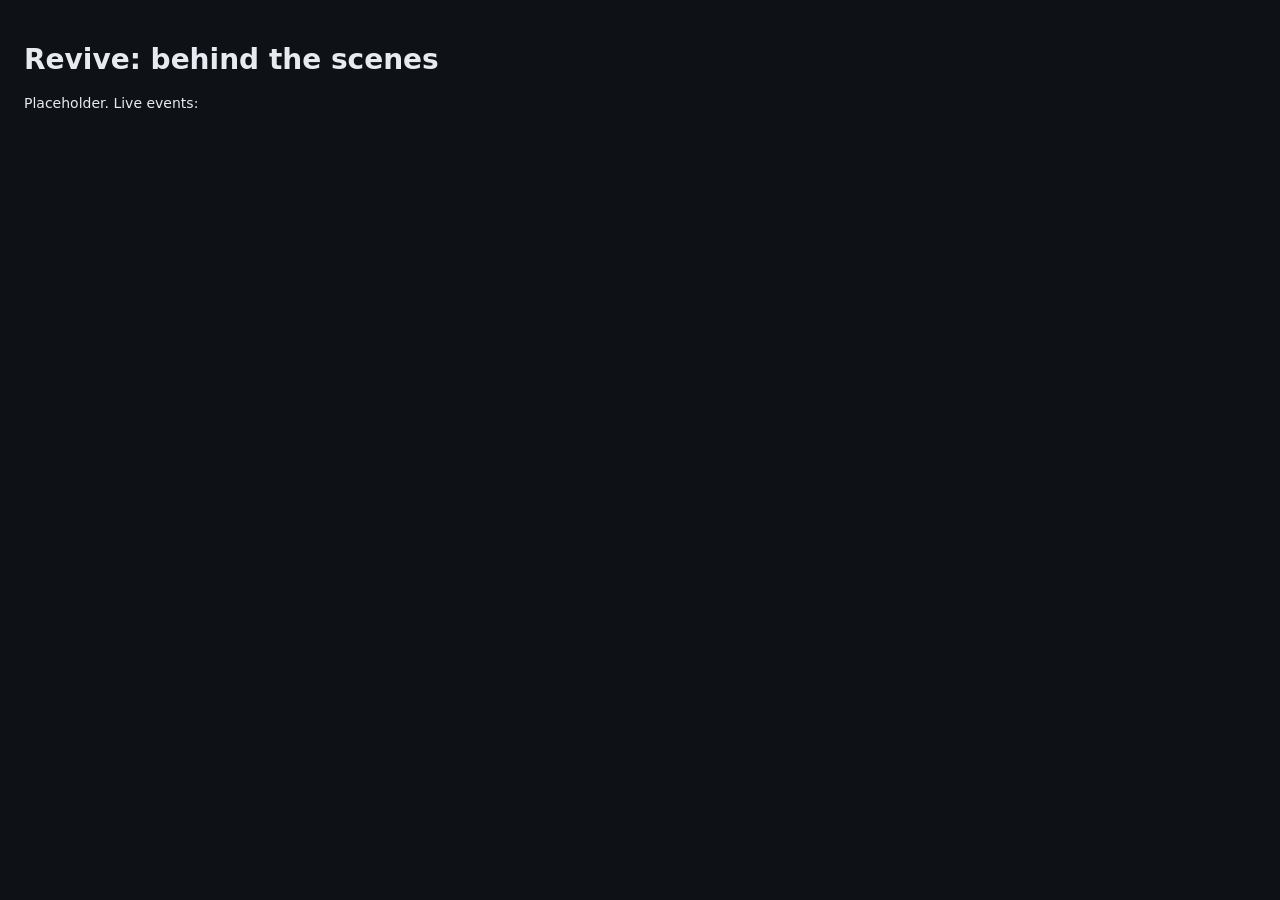
==== web/judge/index.html @ d180e3e4 "Contract stubs: shared event log, fake body state, server skeleton" ====
<!doctype html><meta charset="utf-8"><title>Revive · judge view (placeholder)</title>
<body style="font:14px system-ui;background:#0e1116;color:#e7eaf0;padding:16px">
<h1>Revive: behind the scenes</h1><p>Placeholder. Live events:</p><pre id="log"></pre>
<script>
const log=document.getElementById("log");
new EventSource("/stream").onmessage=e=>{log.textContent=e.data+"\n"+log.textContent;};
</script></body>
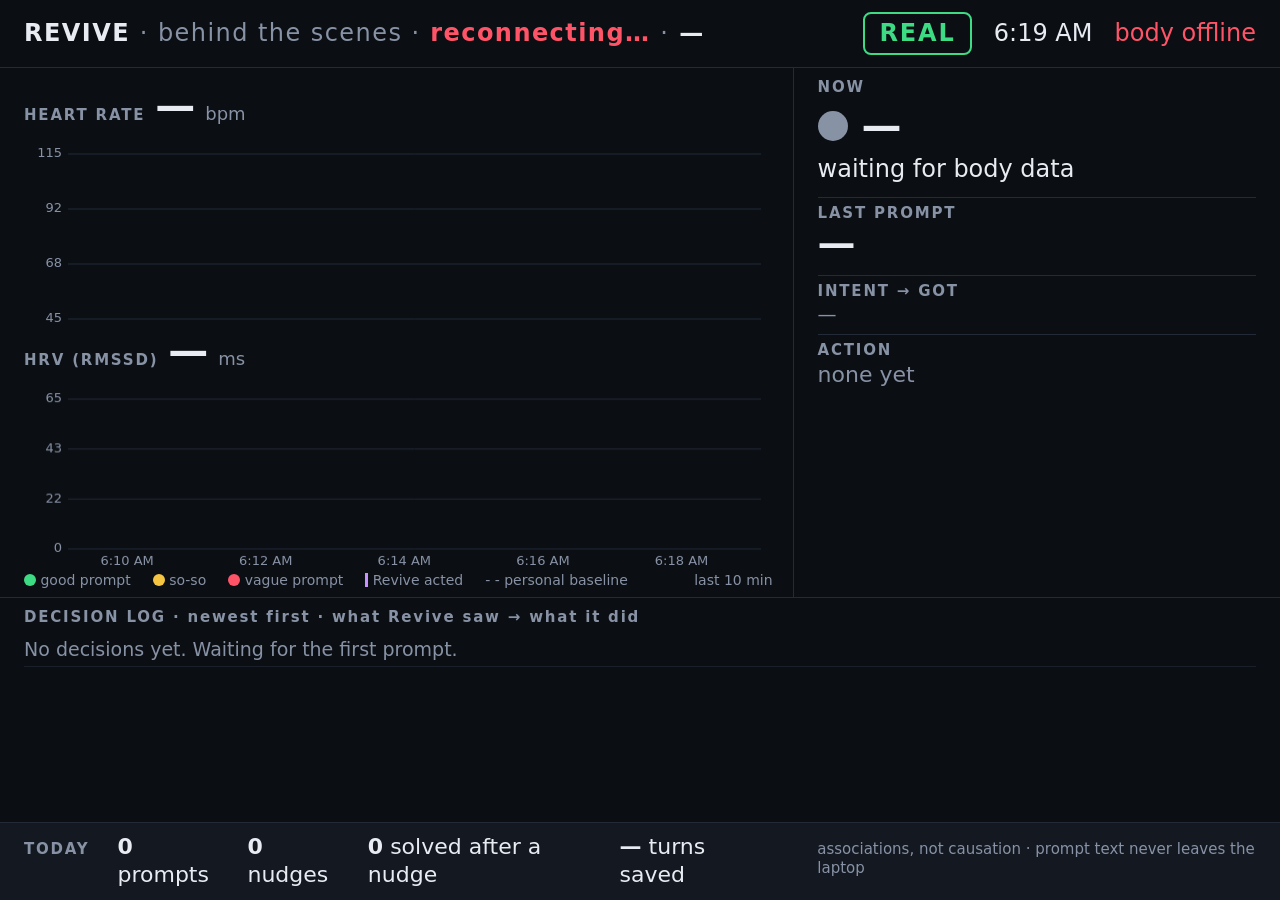
==== commit 73ce1edd: "Judge view (live strain, scores, actions, decision log, DEMO DATA badge) + fake event replayer" ====
--- a/web/judge/index.html
+++ b/web/judge/index.html
@@ -1,7 +1,86 @@
-<!doctype html><meta charset="utf-8"><title>Revive · judge view (placeholder)</title>
-<body style="font:14px system-ui;background:#0e1116;color:#e7eaf0;padding:16px">
-<h1>Revive: behind the scenes</h1><p>Placeholder. Live events:</p><pre id="log"></pre>
-<script>
-const log=document.getElementById("log");
-new EventSource("/stream").onmessage=e=>{log.textContent=e.data+"\n"+log.textContent;};
-</script></body>
+<!doctype html>
+<html lang="en">
+<head>
+<meta charset="utf-8">
+<meta name="viewport" content="width=device-width, initial-scale=1">
+<title>Revive · behind the scenes</title>
+<link rel="stylesheet" href="judge.css">
+</head>
+<body>
+<header>
+  <div class="brand">REVIVE <span class="dim">· behind the scenes ·</span> <span id="live" class="live">live</span> <span class="dim">·</span> <span id="who">—</span></div>
+  <div class="hright">
+    <span id="badge" class="badge real">REAL</span>
+    <span id="clock">--:--</span>
+    <span id="sensor" class="sensor">sensor —</span>
+  </div>
+</header>
+
+<main>
+  <section class="left">
+    <div class="metric">
+      <span class="label">HEART RATE</span>
+      <span id="hrNow" class="big">—</span><span class="unit">bpm</span>
+      <span id="hrBase" class="dim"></span>
+    </div>
+    <canvas id="hrChart"></canvas>
+    <div class="metric">
+      <span class="label">HRV (RMSSD)</span>
+      <span id="rmNow" class="big">—</span><span class="unit">ms</span>
+      <span id="rmBase" class="dim"></span>
+    </div>
+    <canvas id="rmChart"></canvas>
+    <div class="legend dim">
+      <span><i class="dot good"></i> good prompt</span>
+      <span><i class="dot mid"></i> so-so</span>
+      <span><i class="dot bad"></i> vague prompt</span>
+      <span><i class="vline"></i> Revive acted</span>
+      <span class="dash">- - personal baseline</span>
+      <span id="window">last 10 min</span>
+    </div>
+  </section>
+
+  <section class="now">
+    <div class="label">NOW</div>
+    <div class="strain"><span id="strainDot" class="sdot"></span><span id="strainTxt">—</span></div>
+    <div id="strainDelta" class="delta">waiting for body data</div>
+    <div id="today" class="dim small"></div>
+
+    <div class="block">
+      <div class="label">LAST PROMPT</div>
+      <div><span id="score" class="score">—</span> <span id="ptype" class="dim"></span></div>
+      <div id="missing" class="chips"></div>
+    </div>
+
+    <div class="block">
+      <div class="label">INTENT → GOT</div>
+      <div id="intent" class="intent dim">—</div>
+      <div id="got" class="got"></div>
+    </div>
+
+    <div class="block">
+      <div class="label">ACTION</div>
+      <div id="action" class="action dim">none yet</div>
+      <div id="actionMsg" class="amsg"></div>
+    </div>
+  </section>
+</main>
+
+<section class="log">
+  <div class="label">DECISION LOG <span class="dim">· newest first · what Revive saw → what it did</span></div>
+  <table><tbody id="logRows"></tbody></table>
+</section>
+
+<footer>
+  <span class="label">TODAY</span>
+  <span><b id="tPrompts">0</b> prompts</span>
+  <span><b id="tNudges">0</b> nudges</span>
+  <span><b id="tAccepted">0</b> solved after a nudge</span>
+  <span><b id="tSaved">—</b> turns saved</span>
+  <span class="grow"></span>
+  <span class="dim small">associations, not causation · prompt text never leaves the laptop</span>
+</footer>
+
+<script src="judge.js"></script>
+</body>
+</html>
--- a/web/judge/judge.css
+++ b/web/judge/judge.css
@@ -0,0 +1,99 @@
+:root {
+  --bg: #0b0e13;
+  --panel: #131821;
+  --line: #232b38;
+  --text: #e8ecf2;
+  --dim: #8792a5;
+  --good: #3ddc84;
+  --mid: #f5c542;
+  --bad: #ff5468;
+  --hr: #ff7a90;
+  --hrv: #6cb6ff;
+  --act: #c792ff;
+  --demo: #ffb020;
+}
+* { box-sizing: border-box; }
+html, body { margin: 0; height: 100%; background: var(--bg); color: var(--text); }
+body {
+  font: 18px/1.3 ui-sans-serif, system-ui, -apple-system, "Segoe UI", sans-serif;
+  display: grid;
+  grid-template-rows: auto minmax(0, 1fr) minmax(0, 25vh) auto;
+  height: 100vh;
+  overflow: hidden;
+}
+.dim { color: var(--dim); }
+.small { font-size: 15px; }
+.label { font-size: 15px; letter-spacing: .12em; color: var(--dim); font-weight: 600; }
+
+header {
+  display: flex; justify-content: space-between; align-items: center;
+  padding: 12px 24px; border-bottom: 1px solid var(--line); font-size: 24px;
+}
+.brand { font-weight: 800; letter-spacing: .06em; }
+.brand .dim { font-weight: 400; }
+.live { color: var(--good); }
+.live.off { color: var(--bad); }
+.hright { display: flex; gap: 22px; align-items: center; font-variant-numeric: tabular-nums; }
+.badge { padding: 4px 14px; border-radius: 8px; font-weight: 800; letter-spacing: .08em; }
+.badge.real { border: 2px solid var(--good); color: var(--good); }
+.badge.demo { background: var(--demo); color: #1a1200; font-size: 28px; padding: 4px 18px; }
+.sensor.live { color: var(--good); }
+.sensor.replay, .sensor.fake { color: var(--demo); }
+.sensor.off { color: var(--bad); }
+
+main { display: grid; grid-template-columns: 62fr 38fr; min-height: 0; }
+.left {
+  display: grid; grid-template-rows: auto minmax(0, 1fr) auto minmax(0, 1fr) auto;
+  padding: 12px 20px 8px 24px; border-right: 1px solid var(--line); min-height: 0;
+}
+.metric { display: flex; align-items: baseline; gap: 10px; }
+.metric .big { font-size: 40px; font-weight: 700; font-variant-numeric: tabular-nums; }
+.metric .unit { color: var(--dim); }
+canvas { width: 100%; height: 100%; min-height: 0; display: block; }
+.legend { display: flex; gap: 22px; font-size: 14px; align-items: center; flex-wrap: wrap; }
+.legend #window { margin-left: auto; }
+.dot { display: inline-block; width: 12px; height: 12px; border-radius: 50%; vertical-align: -1px; }
+.dot.good { background: var(--good); } .dot.mid { background: var(--mid); } .dot.bad { background: var(--bad); }
+.vline { display: inline-block; width: 3px; height: 14px; background: var(--act); vertical-align: -2px; }
+
+.now { padding: 10px 24px; display: flex; flex-direction: column; gap: 6px; min-height: 0; overflow: hidden; }
+.strain { display: flex; align-items: center; gap: 14px; font-size: 40px; font-weight: 800; letter-spacing: .04em; line-height: 1.1; }
+.sdot { width: 30px; height: 30px; border-radius: 50%; background: var(--dim); }
+.st-calm { color: var(--good); } .st-calm .sdot { background: var(--good); }
+.st-elevated { color: var(--mid); } .st-elevated .sdot { background: var(--mid); }
+.st-strained { color: var(--bad); } .st-strained .sdot { background: var(--bad); box-shadow: 0 0 18px var(--bad); }
+.delta { font-size: 24px; font-variant-numeric: tabular-nums; }
+.block { border-top: 1px solid var(--line); padding-top: 6px; }
+.score { font-size: 38px; line-height: 1.1; font-weight: 800; font-variant-numeric: tabular-nums; }
+.score.good { color: var(--good); } .score.mid { color: var(--mid); } .score.bad { color: var(--bad); }
+.chips { display: flex; gap: 8px; flex-wrap: wrap; margin-top: 4px; }
+.chip { border: 1px solid var(--bad); color: var(--bad); border-radius: 999px; padding: 1px 12px; font-size: 17px; }
+.chip.ok { border-color: var(--good); color: var(--good); }
+.intent { font-size: 19px; display: -webkit-box; -webkit-line-clamp: 2; -webkit-box-orient: vertical; overflow: hidden; }
+.got { font-size: 20px; margin-top: 2px; display: -webkit-box; -webkit-line-clamp: 2; -webkit-box-orient: vertical; overflow: hidden; }
+.got .achieved { color: var(--good); font-weight: 700; }
+.got .partial { color: var(--mid); font-weight: 700; }
+.got .missed, .got .wrong_direction, .got .wrong { color: var(--bad); font-weight: 700; }
+.action { font-size: 28px; font-weight: 800; color: var(--act); }
+.action.dim { color: var(--dim); font-weight: 400; font-size: 22px; }
+.amsg { font-size: 20px; }
+.amsg div:not(.dim) { white-space: nowrap; overflow: hidden; text-overflow: ellipsis; }
+
+.log { padding: 10px 24px; border-top: 1px solid var(--line); overflow: hidden; min-height: 0; }
+.log table { width: 100%; border-collapse: collapse; margin-top: 6px; font-size: 19px; }
+.log td { padding: 4px 10px 4px 0; vertical-align: top; border-bottom: 1px solid #1a2029; }
+.log td.t { color: var(--dim); white-space: nowrap; width: 7em; font-variant-numeric: tabular-nums; }
+.log td.arrow { color: var(--dim); width: 1.5em; }
+.log td.did { color: var(--act); }
+.log td.did.none { color: var(--dim); }
+.log tr.fresh td { animation: flash 2.5s ease-out; }
+@keyframes flash { from { background: #2a2140; } to { background: transparent; } }
+.tag { font-size: 13px; color: var(--demo); border: 1px solid var(--demo); border-radius: 4px; padding: 0 5px; margin-left: 6px; vertical-align: 2px; }
+
+footer {
+  display: flex; gap: 28px; align-items: baseline; padding: 10px 24px;
+  border-top: 1px solid var(--line); background: var(--panel); font-size: 22px;
+}
+footer b { font-variant-numeric: tabular-nums; }
+footer .grow { flex: 1; }
+.good-t { color: var(--good); } .mid-t { color: var(--mid); } .bad-t { color: var(--bad); }
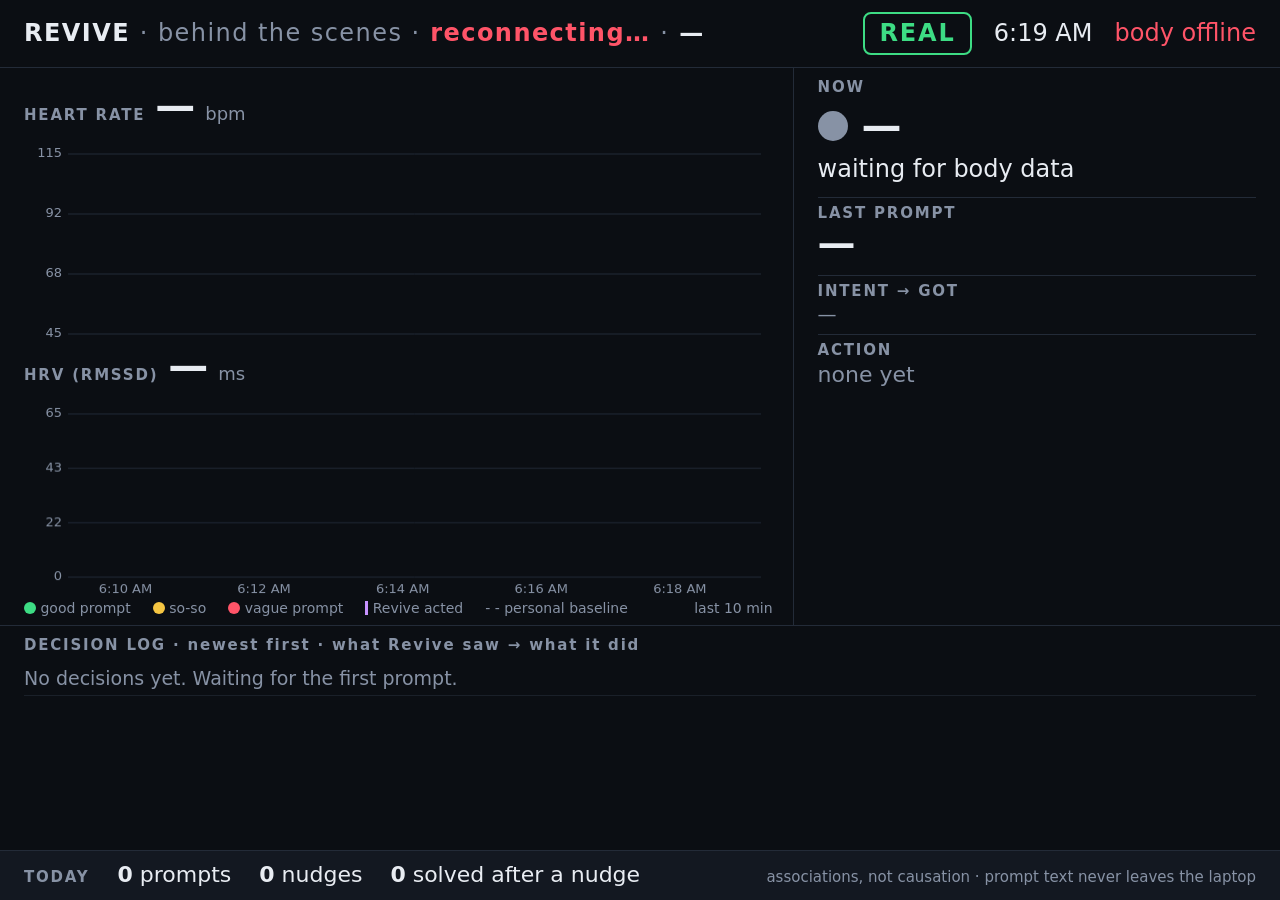
==== commit bde132d9: "Judge view: loud wrist-tap/fix/hold moment, no clipping at 800x600-1440x900, hide empty turns-saved," ====
--- a/web/judge/index.html
+++ b/web/judge/index.html
@@ -41,10 +41,12 @@
   </section>
 
   <section class="now">
+    <div id="flash" class="flash" aria-live="assertive"></div>
+    <div class="nowbody">
     <div class="label">NOW</div>
     <div class="strain"><span id="strainDot" class="sdot"></span><span id="strainTxt">—</span></div>
     <div id="strainDelta" class="delta">waiting for body data</div>
-    <div id="today" class="dim small"></div>
+    <div id="today" class="dim small oneline"></div>
 
     <div class="block">
       <div class="label">LAST PROMPT</div>
@@ -59,9 +61,10 @@
     </div>
 
     <div class="block">
-      <div class="label">ACTION</div>
+      <div class="label">ACTION <span id="actionAt" class="dim"></span></div>
       <div id="action" class="action dim">none yet</div>
       <div id="actionMsg" class="amsg"></div>
+    </div>
     </div>
   </section>
 </main>
@@ -76,7 +79,7 @@
   <span><b id="tPrompts">0</b> prompts</span>
   <span><b id="tNudges">0</b> nudges</span>
   <span><b id="tAccepted">0</b> solved after a nudge</span>
-  <span><b id="tSaved">—</b> turns saved</span>
+  <span id="tSavedWrap" hidden><b id="tSaved"></b> turns saved</span>
   <span class="grow"></span>
   <span class="dim small">associations, not causation · prompt text never leaves the laptop</span>
 </footer>
--- a/web/judge/judge.css
+++ b/web/judge/judge.css
@@ -29,7 +29,8 @@
   display: flex; justify-content: space-between; align-items: center;
   padding: 12px 24px; border-bottom: 1px solid var(--line); font-size: 24px;
 }
-.brand { font-weight: 800; letter-spacing: .06em; }
+.brand { font-weight: 800; letter-spacing: .06em; white-space: nowrap; overflow: hidden; text-overflow: ellipsis; }
+.hright > * { white-space: nowrap; }
 .brand .dim { font-weight: 400; }
 .live { color: var(--good); }
 .live.off { color: var(--bad); }
@@ -56,9 +57,52 @@
 .dot.good { background: var(--good); } .dot.mid { background: var(--mid); } .dot.bad { background: var(--bad); }
 .vline { display: inline-block; width: 3px; height: 14px; background: var(--act); vertical-align: -2px; }
 
-.now { padding: 10px 24px; display: flex; flex-direction: column; gap: 6px; min-height: 0; overflow: hidden; }
+.now { position: relative; min-height: 0; overflow: hidden; }
+.nowbody { height: 100%; padding: 10px 24px; display: flex; flex-direction: column; gap: 6px; overflow-y: auto; scrollbar-width: thin; }
+.oneline { white-space: nowrap; overflow: hidden; text-overflow: ellipsis; flex: none; }
+
+/* the intervention moment: covers NOW for ~5 s, then fades back */
+.flash {
+  position: absolute; inset: 0; z-index: 2; display: flex; flex-direction: column;
+  justify-content: center; align-items: center; gap: 10px; padding: 24px; text-align: center;
+  background: #1b1430; border-left: 6px solid var(--act);
+  opacity: 0; visibility: hidden; transition: opacity .6s, visibility .6s;
+}
+.flash.show { opacity: 1; visibility: visible; transition: none; }
+.flash .icon { font-size: 88px; line-height: 1; }
+.flash .lbl { font-size: 60px; font-weight: 900; letter-spacing: .04em; color: var(--act); line-height: 1.05; }
+.flash .msg { font-size: 32px; font-weight: 600; }
+.flash .msg2 { font-size: 22px; color: var(--dim); }
+.flash.k-tap.show { animation: tapPulse 1s ease-in-out 3; }
+@keyframes tapPulse { 0%, 100% { background: #1b1430; } 50% { background: #4a2785; } }
+.flash.k-fix { background: #10202e; border-left-color: var(--hrv); }
+.flash.k-fix .icon { font-size: 56px; }
+.flash.k-fix .lbl { font-size: 40px; color: var(--hrv); }
+.flash.k-fix .msg { font-size: 24px; }
+.flash.k-hold { background: #2a2008; border-left-color: var(--mid); }
+.flash.k-hold .lbl { color: var(--mid); }
+@media (max-height: 700px), (max-width: 1000px) {
+  header { font-size: 18px; padding: 8px 16px; } .brand .dim { display: none; }
+  .badge.demo { font-size: 20px; }
+  #today, #ptype { display: none; }
+  .flash .icon { font-size: 56px; } .flash .lbl { font-size: 40px; } .flash .msg { font-size: 22px; }
+  footer { font-size: 17px; gap: 16px; } footer .small { display: none; }
+}
+@media (prefers-reduced-motion: reduce) {
+  .flash, .flash.show { transition: none; }
+  .flash.k-tap.show { animation: none; background: #3a2066; }
+  .log tr.fresh td { animation: none; }
+}
+@media (max-height: 860px) {
+  body { grid-template-rows: auto minmax(0, 1fr) minmax(0, 21vh) auto; }
+  .nowbody { gap: 4px; padding-top: 8px; }
+  .strain { font-size: 34px; } .sdot { width: 24px; height: 24px; }
+  .delta { font-size: 21px; } .score { font-size: 32px; } .action { font-size: 24px; }
+  .amsg, .got { font-size: 18px; } .intent { font-size: 17px; }
+  .metric .big { font-size: 34px; }
+}
 .strain { display: flex; align-items: center; gap: 14px; font-size: 40px; font-weight: 800; letter-spacing: .04em; line-height: 1.1; }
-.sdot { width: 30px; height: 30px; border-radius: 50%; background: var(--dim); }
+.sdot { flex: none; width: 30px; height: 30px; border-radius: 50%; background: var(--dim); }
 .st-calm { color: var(--good); } .st-calm .sdot { background: var(--good); }
 .st-elevated { color: var(--mid); } .st-elevated .sdot { background: var(--mid); }
 .st-strained { color: var(--bad); } .st-strained .sdot { background: var(--bad); box-shadow: 0 0 18px var(--bad); }
